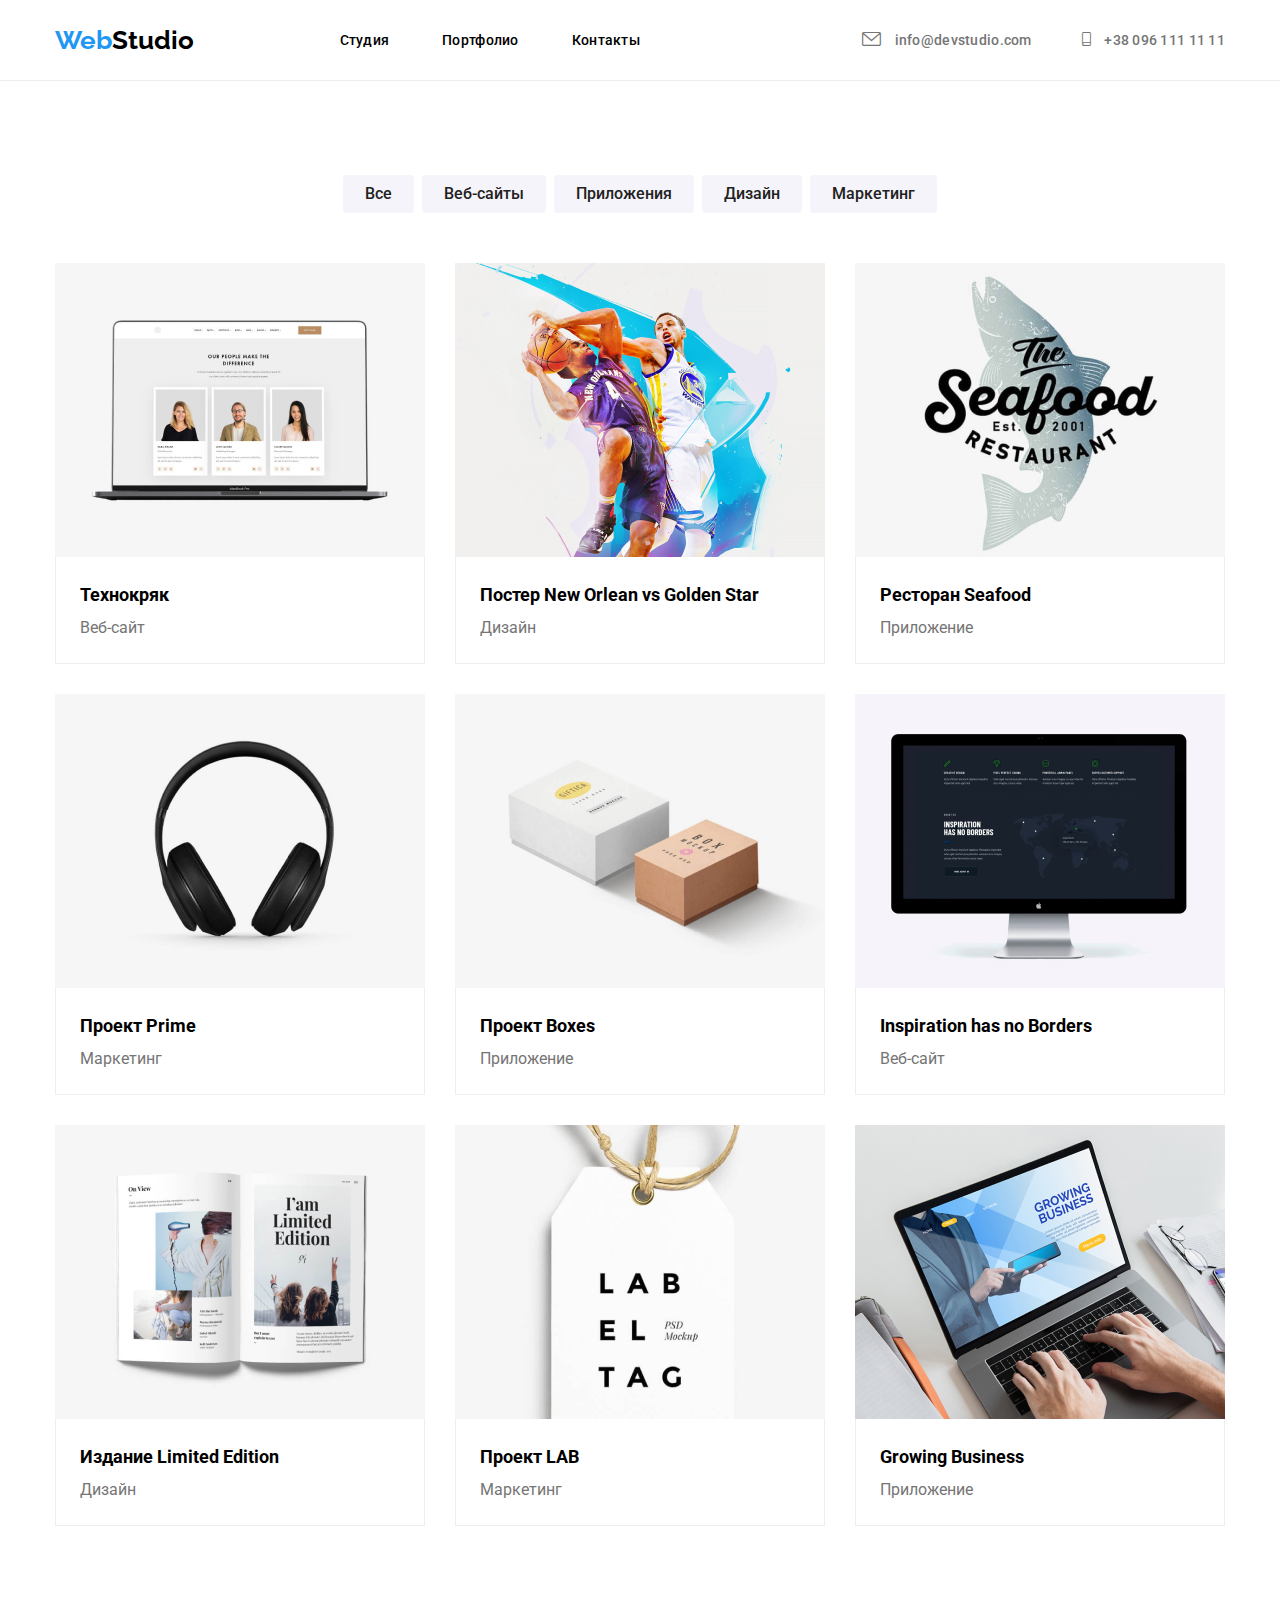
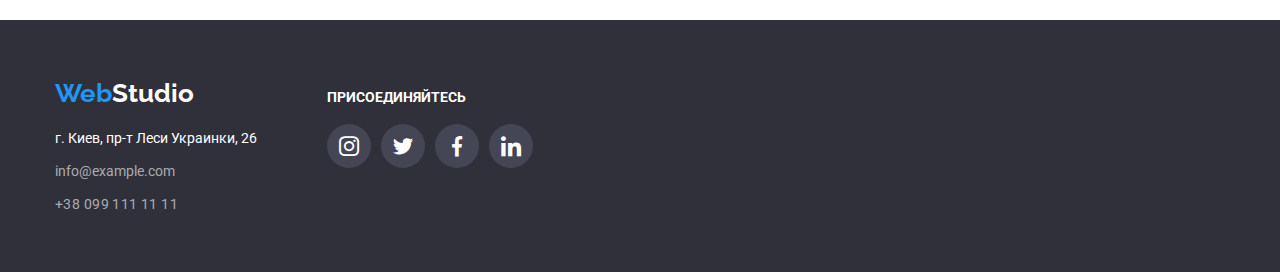
==== portfolio.html @ a7a36d40 "changes" ====
<!DOCTYPE html>
<html lang="en">
<head>
    <meta charset="UTF-8">
    <meta name="viewport" content="width=device-width, initial-scale=1.0">
    <link rel="stylesheet" href="./css/style.css" />
    <link rel="stylesheet" href="./css/stylefonts.css">
    <link
      href="https://fonts.googleapis.com/css2?family=Raleway:wght@400;700&family=Roboto:ital,wght@0,500;1,400&display=swap"
      rel="stylesheet"
    />
    <link rel="stylesheet" href="https://i.icomoon.io/public/temp/3b1bbfa580/UntitledProject/style-svg.css">
<script defer src="https://i.icomoon.io/public/temp/3b1bbfa580/UntitledProject/svgxuse.js"></script>
    <link href="https://fonts.googleapis.com/css2?family=Roboto:ital,wght@0,100;0,300;0,400;0,500;0,700;0,900;1,100;1,300;1,400;1,500;1,700;1,900&display=swap" rel="stylesheet">
    <title>Portfolio</title>
</head>
<body>
           <!-- Header -->

    <header class="header">
      <div class="container">
      <!-- Nav -->

        <div class="header__container">
          <nav class="nav">
            <a href="#" class="logo">Web<span>Studio</span></a>
            <div class="header__nav">
              <ul class="nav__list">
                <li class="nav__link">
                  <a href="./index.html">Студия</a>
                </li>
                <li class="nav__link">
                  <a href="./portfolio.html">Портфолио</a>
                </li>
                <li class="nav__link">
                  <a href="#">Контакты</a>
                </li>
              </ul>
            </div>
          </nav>
    
          <!-- Contacts -->
    
          <div class="header__contacts">
            <ul class="contacts__list">
              <li class="contacts__link">
                <a href="mailto:info@devstudio.com"><span class="icon-envelope"></span> info@devstudio.com</a>
              </li>
              <li class="contacts__link">
                <a href="tel:+380961111111"><span class="icon-smartphone"></span> +38 096 111 11 11</a>
              </li>
            </ul>
          </div>
        </div>
      </div>
      </header>

      <hr class="header__line">
      

    <!-- /Header -->
  <!-- main -->

  
      <main>
          
          <section class="portfolio__section section">

          <!--main__nav--list  -->

            <ul class="main__nav--list">
              <li class="main__nav--link"><a class="nav__btn" href="#">Все</a></li>
              <li class="main__nav--link"><a class="nav__btn" href="#">Веб-сайты</a></li>
              <li class="main__nav--link"><a class="nav__btn" href="#">Приложения</a></li>
              <li class="main__nav--link"><a class="nav__btn" href="#">Дизайн</a></li>
              <li class="main__nav--link"><a class="nav__btn" href="#">Маркетинг</a></li>
          </ul>

          <!-- cards -->

              <div class="container">
                  <ul class="cards">
                      <li class="cards__item">
                        <img class="card__img" src="./img/portfolio/img.jpg" alt="">
                          <div class="card__title">
                            <p class="card__name">Технокряк</p>
                            <p class="card__type">Веб-сайт</p>
                          </div>
                      </li>
                      <li class="cards__item"><img class="card__img" src="./img/portfolio/img (1).jpg" alt="">
                        <div class="card__title">
                          <p class="card__name">Постер New Orlean vs Golden Star</p>
                          <p class="card__type">Дизайн</p>
                        </div></li>
                      <li class="cards__item"><img class="card__img" src="./img/portfolio/img (2).jpg" alt="">
                        <div class="card__title">
                          <p class="card__name">Ресторан Seafood</p>
                          <p class="card__type">Приложение</p>
                        </div></li>
                      <li class="cards__item"><img class="card__img" src="./img/portfolio/img (3).jpg" alt="">
                        <div class="card__title">
                          <p class="card__name">Проект Prime</p>
                          <p class="card__type">Маркетинг</p>
                        </div></li>
                      <li class="cards__item"><img class="card__img" src="./img/portfolio/img (4).jpg" alt="">
                        <div class="card__title">
                          <p class="card__name">Проект Boxes</p>
                          <p class="card__type">Приложение</p>
                        </div></li>
                      <li class="cards__item"><img class="card__img" src="./img/portfolio/img (5).jpg" alt="">
                        <div class="card__title">
                          <p class="card__name">Inspiration has no Borders</p>
                          <p class="card__type">Веб-сайт</p>
                        </div></li>
                      <li class="cards__item"><img class="card__img" src="./img/portfolio/img (6).jpg" alt="">
                        <div class="card__title">
                          <p class="card__name">Издание Limited Edition</p>
                          <p class="card__type">Дизайн</p>
                        </div></li>
                      <li class="cards__item"><img class="card__img" src="./img/portfolio/img (7).jpg" alt="">
                        <div class="card__title">
                          <p class="card__name">Проект LAB</p>
                          <p class="card__type">Маркетинг</p>
                        </div></li>
                      <li class="cards__item"><img class="card__img" src="./img/portfolio/img (8).jpg" alt="">
                        <div class="card__title">
                          <p class="card__name">Growing Business</p>
                          <p class="card__type">Приложение</p>
                        </div></li>
                  </ul>

              </div>
          </section>

          <!-- /cards -->

      </main>
    <!-- /main -->

    
<!-- footer -->
<footer class="footer">
  <div class="container">
    <div class="footer__contscts">
      <a href="#" class="footer__logo">Web<span>Studio</span></a>
      <a
        href="https://www.google.com.ua/maps/place/%D0%B1%D1%83%D0%BB.+%D0%9B%D0%B5%D1%81%D0%B8+%D0%A3%D0%BA%D1%80%D0%B0%D0%B8%D0%BD%D0%BA%D0%B8,+26,+%D0%9A%D0%B8%D0%B5%D0%B2,+02000/@50.4265807,30.5361971,17z/data=!3m1!4b1!4m5!3m4!1s0x40d4cf0e033ecbe9:0x57a4dffefec77da0!8m2!3d50.4265807!4d30.5383858"
        class="footer__adress"
        target="_blank"
        >г. Киев, пр-т Леси Украинки, 26</a
      >
      <a href="mailto:info@example.com" class="footer__email"
        >info@example.com</a
      >
      <a href="tel:+380991111111" class="footer__tel">+38 099 111 11 11</a>
    </div>
  

    <div class="footer__social">
      <p class="footer__social-join">присоединяйтесь</p>
      <ul class="footer__social-items">
       <li class="footer__social-item"><a href="#"><span class="icon__inner"><span class="icon__footer icon-instagram"></span></span></a></li>
       <li class="footer__social-item"><a href="#"><span class="icon__inner"><span class="icon__footer icon-twitter"></span></span></a></li>
       <li class="footer__social-item"><a href="#"><span class="icon__inner"><span class="icon__footer icon-facebook"></span></span></a></li>
       <li class="footer__social-item"><a href="#"><span class="icon__inner"><span class="icon__footer icon-linkedin"></span></span></a></li>
      </ul>
     </div>
</div>
</footer>

<!-- /footer -->
</body>
</html>
---- css/style.css ----
* {
  padding: 0;
  margin: 0;
  border: 0;
}
*,
*:before,
*:after {
  -moz-box-sizing: border-box;
  -webkit-box-sizing: border-box;
  box-sizing: border-box;
}
:focus,
:active {
  outline: none;
}
a:focus,
a:active {
  outline: none;
}

nav,
footer,
header,
aside {
  display: block;
}

html,
body {
  height: 100%;
  width: 100%;
  font-size: 100%;
  line-height: 1;
  font-size: 14px;
  -ms-text-size-adjust: 100%;
  -moz-text-size-adjust: 100%;
  -webkit-text-size-adjust: 100%;
}
input,
button,
textarea {
  font-family: inherit;
}

input::-ms-clear {
  display: none;
}
button {
  cursor: pointer;
}
button::-moz-focus-inner {
  padding: 0;
  border: 0;
}
a,
a:visited {
  text-decoration: none;
}
a:hover {
  text-decoration: none;
}
ul li {
  list-style: none;
}
img {
  vertical-align: top;
}

h1,
h2,
h3,
h4,
h5,
h6 {
  font-size: inherit;
  font-weight: inherit;
}

body {
  font-family: "Roboto", sans-serif;
}

/* container */

.container {
  margin: 0 auto;
  padding: 0 15px;
  font-family: "Roboto", sans-serif;
  max-width: 1200px;
  width: 100%;
}

/* header */

.header {

}

.header__container {
  height: 80px;
  margin: 0 auto;
  align-items: center;
  display: flex;
  justify-content: space-between;
}



/* logo */
.logo {
  font-family: "Raleway", sans-serif;
  width: 20%;
  font-size: 26px;
  font-weight: 700;

  color: #2196f3;
}

.logo span {
  color: #000;
}

/* nav */

.nav {
  width: 50%;
  display: flex;
  justify-content: space-between;
}
.header__nav {
}
.nav__list {
}
.nav__link {
  cursor: pointer;
  padding-top: 5px;
  font-style: normal;
  font-weight: 500;
  font-size: 14px;
  line-height: 16px;
  letter-spacing: 0.02em;
  color: #000;
  display: inline-block;
  margin-right: 50px;
}

.nav__link a {
  font-weight: 500;
  font-size: 14px;
  line-height: 16px;
  letter-spacing: 0.02em;
  color: #000;
}
.nav__link a:hover {
  color: #2196f3;
}

.nav__link a:focus, .nav__link a:active {
  color: #2196f3;
}

.nav__link:nth-child(2) a:focus {
  color: #2196f3;

}

.nav__link:last-child {
  margin-right: 0;
}
.header__contacts {
}
.contacts__list {
  display: flex;
}
.contacts__link {
  margin-right: 50px;
}

.contacts__link a {
  position: relative;
  cursor: pointer;
  font-style: normal;
  font-weight: 500;
  font-size: 14px;
  line-height: 16px;
  letter-spacing: 0.02em;
  color: #757575;
}

.contacts__link a:hover {
  color: #2196f3;
}


.contacts__link:last-child {
  margin-right: 0;
}

.icon-envelope {
  display: inline-block;
  
  margin-right: 10px;
}

.icon-smartphone {
  display: inline-block;
  
  margin-right: 10px;
}









/* /nav */

/* main__section */
.main {
  width: 100%;
}

.section__title{
  text-align: center;
  margin: 0 auto;
  font-style: normal;
  font-weight: bold;
  font-size: 36px;
  line-height: 42px;
  color: #212121;
  margin-bottom: 50px;
}

.main__section {
  text-align: center;
  padding-top: 200px;
  width: 100%;
  height: 600px;
  background-image: linear-gradient(to top,rgba(47, 48, 58, 0.4),rgba(47, 48, 58, 0.4)), url(
    "../img/bg.jpg");
  background-size: cover;
}
.main__section--title {
  padding: 0 15px;
  margin: 0 auto;
  text-transform: uppercase;
  width: 600px;
  line-height: 60px;
  font-family: 'Roboto', sans-serif;
  font-weight: 900;
  font-size: 44px;
  color: #fff;
  margin-bottom: 40px;
}
.main__section--btn {
  width: 200px;
  height: 50px;
  color: #fff;
  font-style: normal;
  font-weight: bold;
  font-size: 16px;
  line-height: 30px;

  background: #2196f3;
  box-shadow: 0px 4px 4px rgba(0, 0, 0, 0.15);
  border-radius: 4px;
  transition: all 0.2s linear;
}

.main__section--btn:hover{
  background: #2f5f81;
}

/* /main__section */

/* directions */
.directions {
}

.directions {
  padding: 47px 0;
  width: 100%;
  margin: 0 auto;
  display: flex;
  justify-content: space-between;
}
.directions--item {
  max-width: 270px;
  width: 100%;
  max-height: 251px;
  height: 100%;
  margin-right: 30px;
}

.directions--item:last-child {
  margin-right: 0;
  
}

.direction__img{
  margin-bottom: 30px;
}
.direction__title {
  font-style: normal;
  font-weight: bold;
  font-size: 14px;
  line-height: 16px;
  color: #212121;
  text-transform: uppercase;
  margin-bottom: 10px;
}
.direction__text {
  font-style: normal;
  font-weight: 400;
  font-size: 14px;
  line-height: 24px;

  color: #757575;
}
/* directions */

/* wedo */


.what__wedo{
  padding-bottom: 94px;
}

.wedo__title {
  text-align: center;
  margin: 0 auto;
  font-style: normal;
  font-weight: bold;
  font-size: 36px;
  line-height: 42px;
  color: #212121;
  margin-bottom: 50px;
}


.wedo__images {
  display: flex;
  justify-content: space-between;
}
.wedo__images--item {
  max-width: 370px;
  width: 100%;
  max-height: 294px;
  height: 100%;
}
.wedo__img {
}

/* /wedo */

/* our_team */

.our__team {
  padding: 94px 0;
  background: #f5f4fa;
}


.team__social {
  margin: 16px 0 30px 0;
  display: flex;
  justify-content: space-between;
  padding: 0 32px;
}

.icon__team--inner {
  cursor: pointer;
  display: inline-block;
  width: 44px;
  height: 44px;
  border-radius: 50%;
  background-color: #fff;
  position: relative;
}

.icon__team--inner:hover {
  background-color: #2196F3;
}

.icon__team--inner:hover .team__icon {
  color: #fff;
}



.team__icon {
  cursor: pointer;
  position: absolute;
  display: inline-block;
  font-size: 20px;
  top: 11px;
  left: 11px;
  color: #afb1b8;
}




.our__team--title {
  font-style: normal;
  font-weight: bold;
  font-size: 36px;
  line-height: 42px;
  text-align: center;
  margin-bottom: 50px;
}
.team {
  display: flex;
  justify-content: space-between;
}
.team__item {
  max-width: 270px;
  width: 100%;
  background-color: #fff;
  height: 428px;
  box-shadow: 0px 1px 3px rgba(0, 0, 0, 0.12), 0px 1px 1px rgba(0, 0, 0, 0.14), 0px 2px 1px rgba(0, 0, 0, 0.2);
  border-radius: 0px 0px 4px 4px;
}
.team__item--img {
  max-width: 270px;
  width: 100%;
  max-height: 260px;
  height: 100%;
}
.team__item--name {
  font-style: normal;
  font-weight: 500;
  font-size: 16px;
  line-height: 19px;
  text-align: center;
  color: #212121;
  margin: 30px 0 10px 0;
}
.team__item--position {
  font-style: normal;
  font-weight: normal;
  font-size: 16px;
  line-height: 19px;
  text-align: center;
  color: #757575;
}

/* /our_team */


  /* regular customers  */

  .regular__customers{
    padding: 94px 0;
  }

.regular__customers-items {
    display: flex;
    justify-content: space-between;
   }

   .customers__item {
     color: inherit;
    }

    .icon__customers {
      display: inline-block;
      border: 1px solid #AFB1B8;
      border-radius: 5px;
      font-size: 90px;
      color: #AFB1B8;
    }

    .icon__customers:hover {
      color: #2196f3;
      border: 1px solid #2196f3;
    }


/* footer */
.footer {
  padding-top: 60px;
  height: 252px;
  background: #2f303a;
}



.footer__logo {
  display: block;
  font-family: "Raleway", sans-serif;
  width: 20%;
  font-size: 26px;
  font-weight: 700;
  margin-bottom: 20px;
  color: #2196f3;
}

.footer__logo span {
  color: #fff;
}
.footer__adress {
  margin-bottom: 9px;
  display: block;
  font-style: normal;
  font-weight: normal;
  font-size: 14px;
  line-height: 24px;

  color: #ffffff;
  transition: color 0.2s linear;
}
.footer__adress:hover {
  color: rgba(255, 255, 255, 0.6);
}
.footer__email {
  display: block;
  font-style: normal;
  font-weight: normal;
  font-size: 14px;
  line-height: 24px;
  color: rgba(255, 255, 255, 0.6);
  margin-bottom: 9px;
  transition: color 0.2s linear;
}

.footer__email:hover {
  color: #fff;
}
.footer__tel {
  display: block;
  font-style: normal;
  font-weight: normal;
  font-size: 14px;
  line-height: 24px;
  letter-spacing: 0.03em;
  color: rgba(255, 255, 255, 0.6);
  transition: color 0.2s linear;
}

.footer__tel:hover {
  color: #fff;
}


.footer__contscts{
  float: left;
  margin-right: 70px;
}
.footer__social {
  padding-top: 10px;
  
 }
.footer__social-join {
  color: #fff;
  font-style: normal;
  font-weight: bold;
  font-size: 14px;
  text-transform: uppercase;
margin-bottom: 20px;
}
.footer__social-items { 
  display: flex;
}
.footer__social-item { 
  margin-right: 10px;
}

.footer__social-item:last-child{
  margin-right: 0;
}




.icon__inner {
  cursor: pointer;
  display: inline-block;
  width: 44px;
  height: 44px;
  background-color:#454655;
  border-radius: 50%;
  padding: 27%;
}

.icon__inner:hover {
  background-color: #2196f3;
}

.icon__footer { 
  display: inline-block;
  font-size: 20px;
}



/* /footer */


/* portfolio */



.header__line {
  width: 100%;
  height: 1px;
  background-color: #ECECEC;
}


.section {
  padding: 94px 0;
}

.portfolio__section {
  
}

.main__nav--list {
  display: flex;
  justify-content: center;
  margin-bottom: 50px;
}

.main__nav--link { 
  margin-right: 8px;
}

.main__nav--link:last-child{
  margin-right: 0;
}
.nav__btn { 
  text-align: center;
  display: inline-block;
  width: auto;
height: 38px;
background: #F5F4FA;
border-radius: 4px;
padding: 6px 22px;

font-family: Roboto;
font-style: normal;
font-weight: 500;
font-size: 16px;
line-height: 26px;
color: #212121;
}

.nav__btn:hover {
  background: #2196F3;
  color: #fff;
  transition: all 0.2s linear;

}

/* cards */

.cards {
  align-items: stretch;
  display: flex;
  flex-wrap: wrap;
  justify-content: space-between;
}

.cards__item {
max-width: 370px;
max-height: 404px;
width: 100%;
height: 100%;
margin-bottom: 30px;

 }

 .cards__item:hover{
  box-shadow: 0px 1px 1px rgba(0, 0, 0, 0.12), 0px 4px 4px rgba(0, 0, 0, 0.06), 1px 4px 6px rgba(0, 0, 0, 0.16);
 }

 .cards__item:nth-child(n+7) {
   margin-bottom: 0;
 }

 .card__title {
   padding: 20px 24px;
   border: 1px solid #EEE;
   border-top: none;
 }
.card__img {
 
 }
.card__name {
font-style: normal;
font-weight: bold;
font-size: 18px;
line-height: 36px;
 }
.card__type {
font-size: 16px;
line-height: 30px;
color: #757575;
 }
---- css/stylefonts.css ----
@font-face {
  font-family: 'icons';
  src:  url('../fonts/icons.eot?n5zw37');
  src:  url('../fonts/icons.eot?n5zw37#iefix') format('embedded-opentype'),
    url('../fonts/icons.ttf?n5zw37') format('truetype'),
    url('../fonts/icons.woff?n5zw37') format('woff'),
    url('../fonts/icons.svg?n5zw37#icons') format('svg');
  font-weight: normal;
  font-style: normal;
  font-display: block;
}

[class^="icon-"]::before, [class*=" icon-"]::before {
  /* use !important to prevent issues with browser extensions that change fonts */
  font-family: 'icons' !important;
  speak: never;
  font-style: normal;
  font-weight: normal;
  font-variant: normal;
  text-transform: none;
  line-height: 1;

  /* Better Font Rendering =========== */
  -webkit-font-smoothing: antialiased;
  -moz-osx-font-smoothing: grayscale;
}

.icon-facebook:before {
  content: "\e908";
  color: #fff;
}
.icon-instagram:before {
  content: "\e909";
  color: #fff;
}
.icon-linkedin:before {
  content: "\e90a";
  color: #fff;
}
.icon-twitter:before {
  content: "\e90b";
  color: #fff;
}
.icon-facebook2:before {
  content: "\e90c";
  /* color: #afb1b8; */
}
.icon-instagram2:before {
  content: "\e90d";
  /* color: #afb1b8; */
}
.icon-linkedin2:before {
  content: "\e90e";
  /* color: #afb1b8; */
}
.icon-twitter2:before {
  content: "\e90f";
  /* color: #afb1b8; */
}
.icon-Client-1:before {
  content: "\e900";
}
.icon-Client-2:before {
  content: "\e901";
}
.icon-Client-3:before {
  content: "\e902";
}
.icon-Client-4:before {
  content: "\e903";
}
.icon-Client-5:before {
  content: "\e904";
}
.icon-Client-6:before {
  content: "\e905";
}
.icon-envelope:before {
  content: "\e906";
}
.icon-smartphone:before {
  content: "\e907";
}
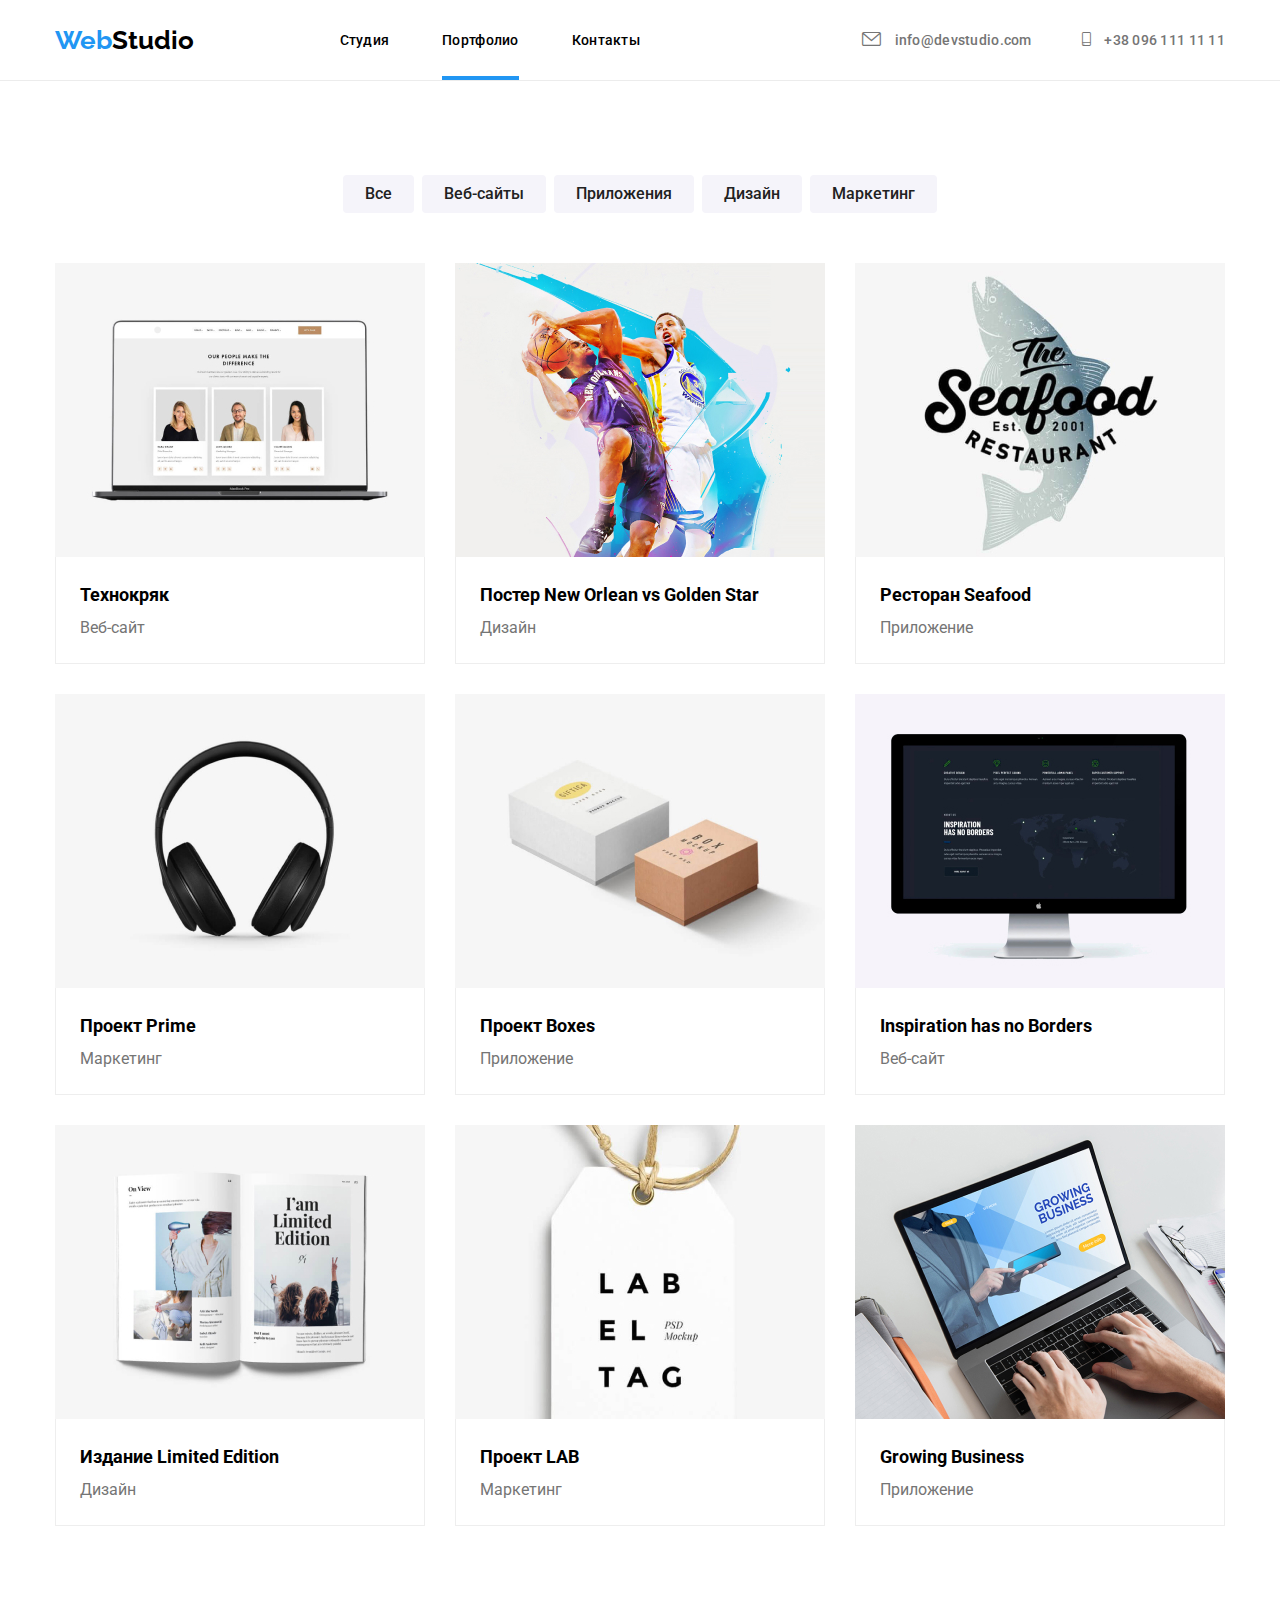
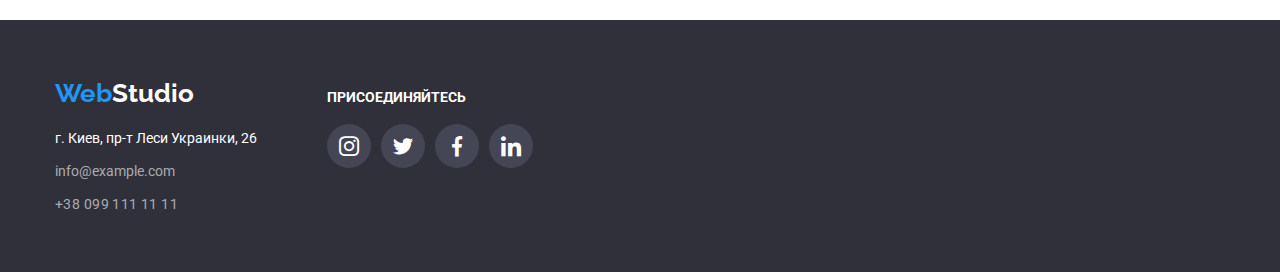
==== commit 189acbaf: "changes" ====
--- a/portfolio.html
+++ b/portfolio.html
@@ -29,8 +29,8 @@
                 <li class="nav__link">
                   <a href="./index.html">Студия</a>
                 </li>
-                <li class="nav__link">
-                  <a href="./portfolio.html">Портфолио</a>
+                <li class="nav__link nav__link-portfolio">
+                  <a href="#./portfolio.html">Портфолио</a>
                 </li>
                 <li class="nav__link">
                   <a href="#">Контакты</a>
@@ -81,48 +81,52 @@
               <div class="container">
                   <ul class="cards">
                       <li class="cards__item">
+                        <div class="card__overlay">Технокряк это современная площадка распространения коронавируса. Компании используют эту платформу для цифрового шпионажа и атак на защищённые сервера конкурентов.</div>
                         <img class="card__img" src="./img/portfolio/img.jpg" alt="">
                           <div class="card__title">
                             <p class="card__name">Технокряк</p>
                             <p class="card__type">Веб-сайт</p>
                           </div>
                       </li>
-                      <li class="cards__item"><img class="card__img" src="./img/portfolio/img (1).jpg" alt="">
+                      <li class="cards__item">
+                        <div class="card__overlay">Технокряк это современная площадка распространения коронавируса. Компании используют эту платформу для цифрового шпионажа и атак на защищённые сервера конкурентов.</div>
+                        <img class="card__img" src="./img/portfolio/img (1).jpg" alt="">
                         <div class="card__title">
                           <p class="card__name">Постер New Orlean vs Golden Star</p>
                           <p class="card__type">Дизайн</p>
                         </div></li>
-                      <li class="cards__item"><img class="card__img" src="./img/portfolio/img (2).jpg" alt="">
+                      <li class="cards__item">
+                        <div class="card__overlay">Технокряк это современная площадка распространения коронавируса. Компании используют эту платформу для цифрового шпионажа и атак на защищённые сервера конкурентов.</div><img class="card__img" src="./img/portfolio/img (2).jpg" alt="">
                         <div class="card__title">
                           <p class="card__name">Ресторан Seafood</p>
                           <p class="card__type">Приложение</p>
                         </div></li>
-                      <li class="cards__item"><img class="card__img" src="./img/portfolio/img (3).jpg" alt="">
+                      <li class="cards__item"><div class="card__overlay">Технокряк это современная площадка распространения коронавируса. Компании используют эту платформу для цифрового шпионажа и атак на защищённые сервера конкурентов.</div><img class="card__img" src="./img/portfolio/img (3).jpg" alt="">
                         <div class="card__title">
                           <p class="card__name">Проект Prime</p>
                           <p class="card__type">Маркетинг</p>
                         </div></li>
-                      <li class="cards__item"><img class="card__img" src="./img/portfolio/img (4).jpg" alt="">
+                      <li class="cards__item"><div class="card__overlay">Технокряк это современная площадка распространения коронавируса. Компании используют эту платформу для цифрового шпионажа и атак на защищённые сервера конкурентов.</div><img class="card__img" src="./img/portfolio/img (4).jpg" alt="">
                         <div class="card__title">
                           <p class="card__name">Проект Boxes</p>
                           <p class="card__type">Приложение</p>
                         </div></li>
-                      <li class="cards__item"><img class="card__img" src="./img/portfolio/img (5).jpg" alt="">
+                      <li class="cards__item"><div class="card__overlay">Технокряк это современная площадка распространения коронавируса. Компании используют эту платформу для цифрового шпионажа и атак на защищённые сервера конкурентов.</div><img class="card__img" src="./img/portfolio/img (5).jpg" alt="">
                         <div class="card__title">
                           <p class="card__name">Inspiration has no Borders</p>
                           <p class="card__type">Веб-сайт</p>
                         </div></li>
-                      <li class="cards__item"><img class="card__img" src="./img/portfolio/img (6).jpg" alt="">
+                      <li class="cards__item"><div class="card__overlay">Технокряк это современная площадка распространения коронавируса. Компании используют эту платформу для цифрового шпионажа и атак на защищённые сервера конкурентов.</div><img class="card__img" src="./img/portfolio/img (6).jpg" alt="">
                         <div class="card__title">
                           <p class="card__name">Издание Limited Edition</p>
                           <p class="card__type">Дизайн</p>
                         </div></li>
-                      <li class="cards__item"><img class="card__img" src="./img/portfolio/img (7).jpg" alt="">
+                      <li class="cards__item"><div class="card__overlay">Технокряк это современная площадка распространения коронавируса. Компании используют эту платформу для цифрового шпионажа и атак на защищённые сервера конкурентов.</div><img class="card__img" src="./img/portfolio/img (7).jpg" alt="">
                         <div class="card__title">
                           <p class="card__name">Проект LAB</p>
                           <p class="card__type">Маркетинг</p>
                         </div></li>
-                      <li class="cards__item"><img class="card__img" src="./img/portfolio/img (8).jpg" alt="">
+                      <li class="cards__item"><div class="card__overlay">Технокряк это современная площадка распространения коронавируса. Компании используют эту платформу для цифрового шпионажа и атак на защищённые сервера конкурентов.</div><img class="card__img" src="./img/portfolio/img (8).jpg" alt="">
                         <div class="card__title">
                           <p class="card__name">Growing Business</p>
                           <p class="card__type">Приложение</p>
@@ -169,5 +173,6 @@
 </footer>
 
 <!-- /footer -->
+<script src="./js/modal.js"></script>
 </body>
 </html>--- a/css/style.css
+++ b/css/style.css
@@ -143,7 +143,35 @@
   color: #000;
   display: inline-block;
   margin-right: 50px;
-}
+  position: relative;
+  transition: all 250ms cubic-bezier(0.4, 0, 0.2, 1);
+}
+
+
+
+.nav__link-studio::before{
+  content: "";
+  display: block;
+  width: 100%;
+  height: 4px;
+  background-color: #2196f3;
+  position: absolute;
+  top: 49px;
+  left: 0;
+}
+
+.nav__link-portfolio::before{
+  content: "";
+  display: block;
+  width: 100%;
+  height: 4px;
+  background-color: #2196f3;
+  position: absolute;
+  top: 49px;
+  left: 0;
+}
+
+
 
 .nav__link a {
   font-weight: 500;
@@ -154,15 +182,14 @@
 }
 .nav__link a:hover {
   color: #2196f3;
-}
-
-.nav__link a:focus, .nav__link a:active {
-  color: #2196f3;
-}
+  transition: all 0.25s cubic-bezier(0.4, 0, 0.2, 1);
+}
+
+
 
 .nav__link:nth-child(2) a:focus {
   color: #2196f3;
-
+  transition: all 0.25s cubic-bezier(0.4, 0, 0.2, 1);
 }
 
 .nav__link:last-child {
@@ -190,6 +217,7 @@
 
 .contacts__link a:hover {
   color: #2196f3;
+  transition: all 0.25s cubic-bezier(0.4, 0, 0.2, 1);
 }
 
 
@@ -257,6 +285,9 @@
   margin-bottom: 40px;
 }
 .main__section--btn {
+ 
+  margin: 0 auto;
+ 
   width: 200px;
   height: 50px;
   color: #fff;
@@ -268,7 +299,7 @@
   background: #2196f3;
   box-shadow: 0px 4px 4px rgba(0, 0, 0, 0.15);
   border-radius: 4px;
-  transition: all 0.2s linear;
+  transition: all 0.25s cubic-bezier(0.4, 0, 0.2, 1);
 }
 
 .main__section--btn:hover{
@@ -347,12 +378,30 @@
   justify-content: space-between;
 }
 .wedo__images--item {
+  position: relative;
   max-width: 370px;
   width: 100%;
   max-height: 294px;
   height: 100%;
 }
 .wedo__img {
+}
+
+.wedo__img--text {
+  padding-top: 27px;
+  width: 370px;
+  height: 70px;
+  position: absolute;
+  bottom: 0px;
+  left: 0;
+  font-weight: bold;
+  font-size: 14px;
+  line-height: 16px;
+  text-align: center;
+  text-transform: uppercase;
+  color: #fff;
+  z-index: 5;
+  background: rgba(47, 48, 58, 0.8);
 }
 
 /* /wedo */
@@ -384,10 +433,12 @@
 
 .icon__team--inner:hover {
   background-color: #2196F3;
+  transition: all 0.25s cubic-bezier(0.4, 0, 0.2, 1);
 }
 
 .icon__team--inner:hover .team__icon {
   color: #fff;
+  transition: all 0.25s cubic-bezier(0.4, 0, 0.2, 1);
 }
 
 
@@ -478,6 +529,7 @@
     .icon__customers:hover {
       color: #2196f3;
       border: 1px solid #2196f3;
+      transition: all 0.25s cubic-bezier(0.4, 0, 0.2, 1);
     }
 
 
@@ -516,6 +568,7 @@
 }
 .footer__adress:hover {
   color: rgba(255, 255, 255, 0.6);
+  transition: all 0.25s cubic-bezier(0.4, 0, 0.2, 1);
 }
 .footer__email {
   display: block;
@@ -530,6 +583,7 @@
 
 .footer__email:hover {
   color: #fff;
+  transition: all 0.25s cubic-bezier(0.4, 0, 0.2, 1);
 }
 .footer__tel {
   display: block;
@@ -539,11 +593,12 @@
   line-height: 24px;
   letter-spacing: 0.03em;
   color: rgba(255, 255, 255, 0.6);
-  transition: color 0.2s linear;
+  transition: all 0.25s cubic-bezier(0.4, 0, 0.2, 1);
 }
 
 .footer__tel:hover {
   color: #fff;
+  transition: all 0.25s cubic-bezier(0.4, 0, 0.2, 1);
 }
 
 
@@ -589,6 +644,7 @@
 
 .icon__inner:hover {
   background-color: #2196f3;
+  transition: all 0.25s cubic-bezier(0.4, 0, 0.2, 1);
 }
 
 .icon__footer { 
@@ -653,7 +709,7 @@
 .nav__btn:hover {
   background: #2196F3;
   color: #fff;
-  transition: all 0.2s linear;
+  transition: all 0.25s cubic-bezier(0.4, 0, 0.2, 1);
 
 }
 
@@ -666,17 +722,43 @@
   justify-content: space-between;
 }
 
+.card__overlay {
+  position: absolute;
+  top: 100%;
+  left: 0;
+  padding: 63px 24px;
+  font-weight: normal;
+font-size: 18px;
+line-height: 28px;
+color: #FFFFFF;
+  width: 100%;
+  max-width: 370px;
+max-height: 294px;
+height: 100%;
+background-color: rgba(33, 150, 243, 0.9);;
+opacity: 0;
+transition: all .25s cubic-bezier(0.4, 0, 0.2, 1);
+}
+
+.cards__item:hover .card__overlay {
+opacity: 1;
+top: 0;
+}
+
 .cards__item {
+  position: relative;
 max-width: 370px;
 max-height: 404px;
 width: 100%;
 height: 100%;
 margin-bottom: 30px;
-
+overflow: hidden;
+transition: all 0.25s cubic-bezier(0.4, 0, 0.2, 1);
  }
 
  .cards__item:hover{
   box-shadow: 0px 1px 1px rgba(0, 0, 0, 0.12), 0px 4px 4px rgba(0, 0, 0, 0.06), 1px 4px 6px rgba(0, 0, 0, 0.16);
+  transition: all 0.25s cubic-bezier(0.4, 0, 0.2, 1);
  }
 
  .cards__item:nth-child(n+7) {
@@ -701,4 +783,74 @@
 font-size: 16px;
 line-height: 30px;
 color: #757575;
- }+ }
+
+ /* popup */
+
+ .popup { 
+  position: fixed;
+  width: 100%;
+  height: 100%;
+  background-color: rgba(0, 0, 0, 0.5);
+  top: 0;
+  left: 0;
+  opacity: 1;
+  visibility: visible;
+  z-index: 10;
+}
+ 
+ .is-hidden { 
+   position: fixed;
+   width: 100%;
+   height: 100%;
+   background-color: rgba(0, 0, 0, 0.5);
+   top: 0;
+   left: 0;
+   opacity: 0;
+   visibility: hidden;
+   z-index: 10;
+ }
+
+
+.popup__body { 
+  min-height: 100%;
+  display: flex;
+  align-items: center;
+  justify-content: center;
+  padding: 30px 10px;
+}
+.popup__content {
+  background-color: #fff;
+  color: #000;
+  width: 528px;
+height: 581px;
+  padding: 30px;
+  position: relative;
+ }
+.popup__close {
+  position: absolute;
+  top: 10px;
+  right: 10px;
+  color: #000;
+  font-size: 20px;
+  border: none;
+  background-color: inherit;
+ }
+.popup__title {
+  font-size: 40px;
+  margin-bottom: 1em;
+  color: #000;
+ }
+.popup__text {
+  font-size: 20px;
+  color: #000;
+ }
+
+ .close__btn {
+   display: inline-block;
+   width: 30px;
+   height: 30px;
+   border: 1px solid rgba(0, 0, 0, 0.1);
+   border-radius: 50%;
+   padding: 17%;
+ }
